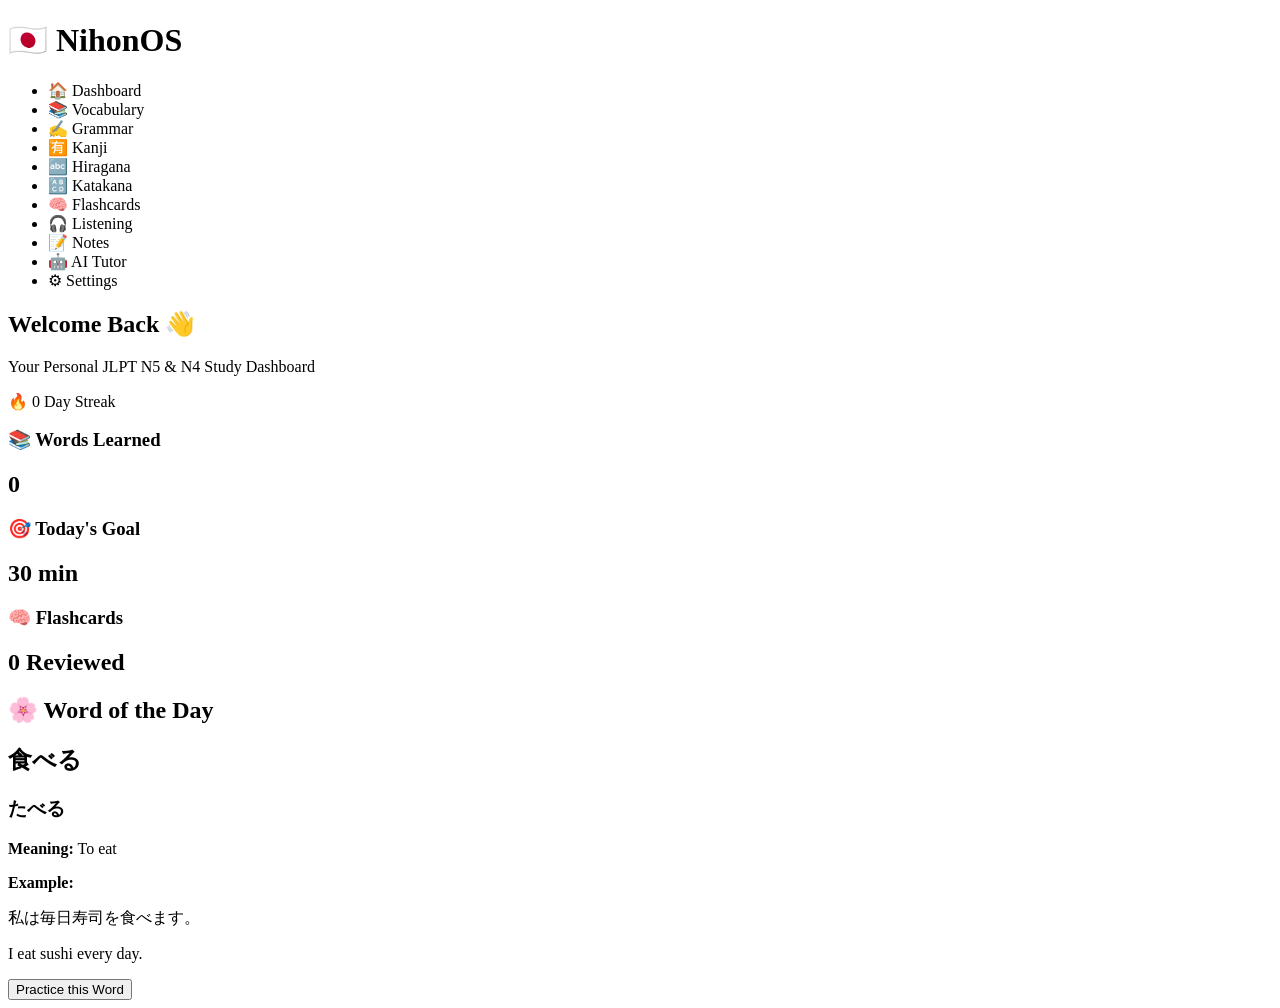
==== index.html @ b2019b19 "Create index.html" ====
<!DOCTYPE html>
<html lang="en">
<head>
  <meta charset="UTF-8" />
  <meta name="viewport" content="width=device-width, initial-scale=1.0" />

  <title>NihonOS | JLPT Study Dashboard</title>

  <link rel="stylesheet" href="style.css">

  <link rel="preconnect" href="https://fonts.googleapis.com">
  <link rel="preconnect" href="https://fonts.gstatic.com" crossorigin>

  <link href="https://fonts.googleapis.com/css2?family=Poppins:wght@300;400;500;600;700&display=swap" rel="stylesheet">
</head>

<body>

<div class="sidebar">

    <h1>🇯🇵 NihonOS</h1>

    <ul>

        <li class="active">🏠 Dashboard</li>
        <li>📚 Vocabulary</li>
        <li>✍ Grammar</li>
        <li>🈶 Kanji</li>
        <li>🔤 Hiragana</li>
        <li>🔠 Katakana</li>
        <li>🧠 Flashcards</li>
        <li>🎧 Listening</li>
        <li>📝 Notes</li>
        <li>🤖 AI Tutor</li>
        <li>⚙ Settings</li>

    </ul>

</div>

<div class="main">

<header>

<div>

<h2>Welcome Back 👋</h2>

<p>Your Personal JLPT N5 & N4 Study Dashboard</p>

</div>

<div class="profile">

🔥 0 Day Streak

</div>

</header>

<section class="cards">

<div class="card">

<h3>📚 Words Learned</h3>

<h1>0</h1>

</div>

<div class="card">

<h3>🎯 Today's Goal</h3>

<h1>30 min</h1>

</div>

<div class="card">

<h3>🧠 Flashcards</h3>

<h1>0 Reviewed</h1>

</div>

</section>

<section class="word">

<h2>🌸 Word of the Day</h2>

<h1>食べる</h1>

<h3>たべる</h3>

<p><strong>Meaning:</strong> To eat</p>

<p><strong>Example:</strong></p>

<p>私は毎日寿司を食べます。</p>

<p>I eat sushi every day.</p>

<button id="practiceBtn">

Practice this Word

</button>

</section>

</div>

<script src="script.js"></script>

</body>
</html>
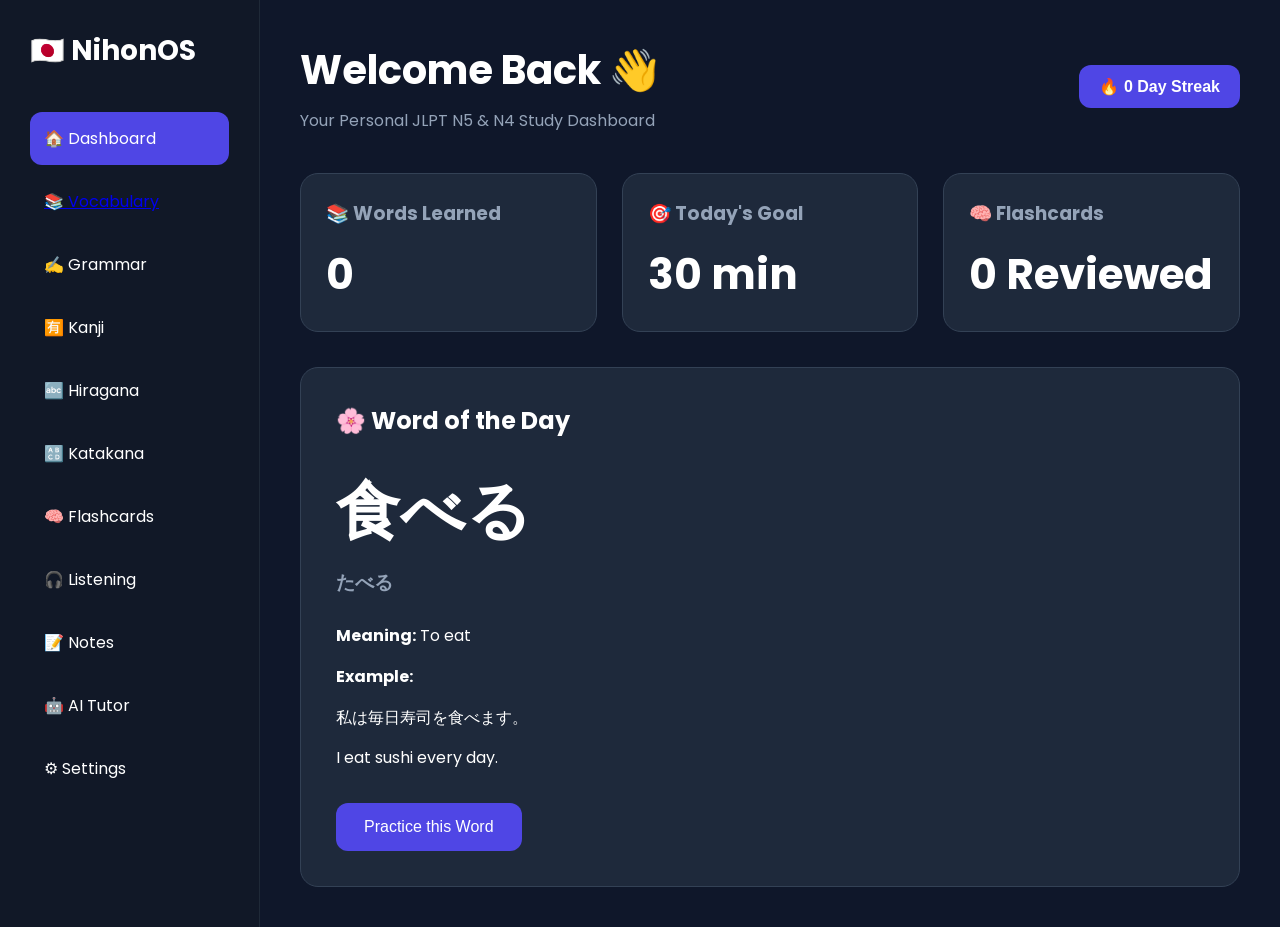
==== commit 8d90b169: "Update index.html" ====
--- a/index.html
+++ b/index.html
@@ -23,7 +23,7 @@
     <ul>
 
         <li class="active">🏠 Dashboard</li>
-        <li>📚 Vocabulary</li>
+        <li><a href="pages/vocabulary.html">📚 Vocabulary</a></li>
         <li>✍ Grammar</li>
         <li>🈶 Kanji</li>
         <li>🔤 Hiragana</li>
--- a/style.css
+++ b/style.css
@@ -0,0 +1,166 @@
+* {
+  margin: 0;
+  padding: 0;
+  box-sizing: border-box;
+}
+
+body {
+  background: #0f172a;
+  color: white;
+  font-family: 'Poppins', sans-serif;
+  display: flex;
+}
+
+.sidebar {
+  width: 260px;
+  background: #111827;
+  min-height: 100vh;
+  padding: 30px;
+  border-right: 1px solid #1f2937;
+}
+
+.sidebar h1 {
+  margin-bottom: 40px;
+  font-size: 28px;
+}
+
+.sidebar ul {
+  list-style: none;
+}
+
+.sidebar li {
+  padding: 14px;
+  margin-bottom: 10px;
+  border-radius: 12px;
+  cursor: pointer;
+  transition: .3s;
+}
+
+.sidebar li:hover,
+.sidebar .active {
+  background: #4f46e5;
+}
+
+.main {
+  flex: 1;
+  padding: 40px;
+}
+
+header {
+  display: flex;
+  justify-content: space-between;
+  align-items: center;
+  margin-bottom: 40px;
+}
+
+header h2 {
+  font-size: 40px;
+}
+
+header p {
+  color: #94a3b8;
+  margin-top: 8px;
+}
+
+.profile {
+  background: #4f46e5;
+  padding: 12px 20px;
+  border-radius: 12px;
+  font-weight: 600;
+}
+
+.cards {
+  display: grid;
+  grid-template-columns: repeat(3,1fr);
+  gap: 25px;
+  margin-bottom: 35px;
+}
+
+.card {
+  background: #1e293b;
+  padding: 25px;
+  border-radius: 18px;
+  border: 1px solid #334155;
+  transition: .3s;
+}
+
+.card:hover {
+  transform: translateY(-5px);
+}
+
+.card h3 {
+  color: #94a3b8;
+  margin-bottom: 15px;
+}
+
+.card h1 {
+  font-size: 42px;
+}
+
+.word {
+  background: #1e293b;
+  padding: 35px;
+  border-radius: 18px;
+  border: 1px solid #334155;
+}
+
+.word h2 {
+  margin-bottom: 25px;
+}
+
+.word h1 {
+  font-size: 64px;
+}
+
+.word h3 {
+  color: #94a3b8;
+  margin: 10px 0 25px;
+}
+
+.word p {
+  margin-top: 12px;
+  line-height: 1.8;
+}
+
+button {
+  margin-top: 30px;
+  background: #4f46e5;
+  color: white;
+  border: none;
+  padding: 15px 28px;
+  border-radius: 12px;
+  cursor: pointer;
+  font-size: 16px;
+  transition: .3s;
+}
+
+button:hover {
+  background: #6366f1;
+}
+
+@media (max-width:900px){
+
+body{
+display:block;
+}
+
+.sidebar{
+width:100%;
+min-height:auto;
+}
+
+.cards{
+grid-template-columns:1fr;
+}
+
+header{
+flex-direction:column;
+align-items:flex-start;
+gap:20px;
+}
+
+.word h1{
+font-size:48px;
+}
+
+}
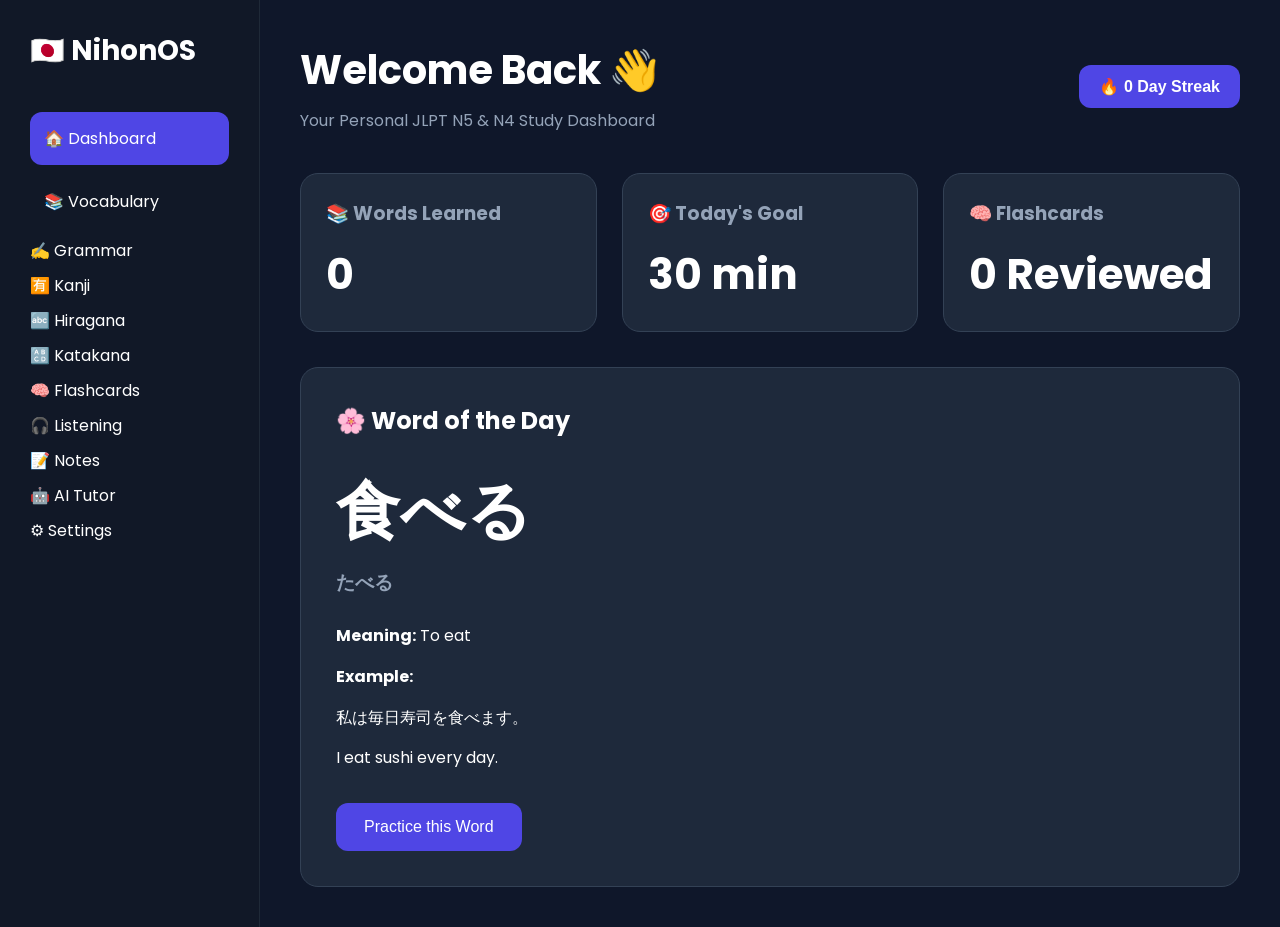
==== commit 7fcedef5: "Update index.html" ====
--- a/index.html
+++ b/index.html
@@ -22,7 +22,9 @@
 
     <ul>
 
-        <li class="active">🏠 Dashboard</li>
+        <li class="active">
+  <a href="index.html">🏠 Dashboard</a>
+</li>
         <li><a href="pages/vocabulary.html">📚 Vocabulary</a></li>
         <li>✍ Grammar</li>
         <li>🈶 Kanji</li>
--- a/style.css
+++ b/style.css
@@ -29,16 +29,26 @@
 }
 
 .sidebar li {
-  padding: 14px;
+  list-style: none;
   margin-bottom: 10px;
-  border-radius: 12px;
-  cursor: pointer;
-  transition: .3s;
 }
 
-.sidebar li:hover,
-.sidebar .active {
+.sidebar li a {
+  display: block;
+  padding: 14px;
+  border-radius: 12px;
+  color: white;
+  text-decoration: none;
+  transition: 0.3s;
+}
+
+.sidebar li a:hover {
   background: #4f46e5;
+}
+
+.sidebar li.active a {
+  background: #4f46e5;
+
 }
 
 .main {
@@ -164,3 +174,13 @@
 }
 
 }
+.sidebar a{
+  color:white;
+  text-decoration:none;
+  display:block;
+  width:100%;
+}
+
+.sidebar a:hover{
+  color:white;
+}
